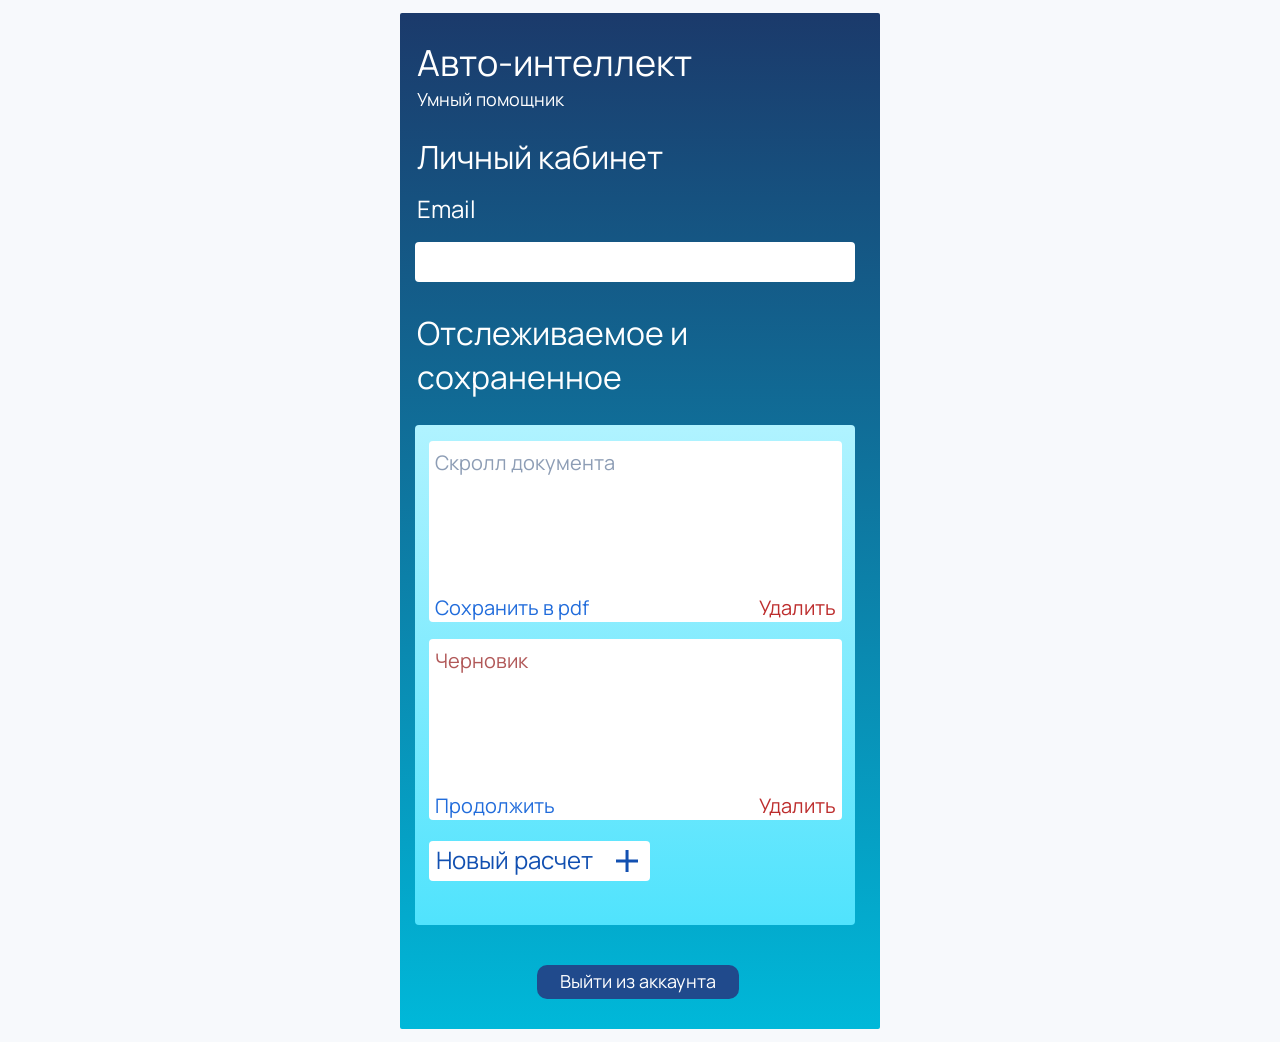
==== frontend/pages/cabinet.html @ 8d870a4e "add mobile layout for all app screens" ====
<!DOCTYPE html>
<html lang="ru">
<head>
    <meta charset="UTF-8">
    <meta name="viewport" content="width=device-width, initial-scale=1.0">
    <meta name="theme-color" content="#f7f9fc">
    <title>Личный кабинет</title>
    <link rel="stylesheet" href="../css/style.css">
</head>
<body>
    <div class="container">
        <main class="card cabinet">
            <p class="cabinet__brand">Авто-интеллект</p>
            <p class="cabinet__subtitle">Умный помощник</p>
            <h1 class="cabinet__title">Личный кабинет</h1>

            <div class="field field--sm cabinet__field">
                <span class="field__label" id="email-label">Email</span>
                <output class="output output--line output--value cabinet__value" aria-labelledby="email-label"></output>
            </div>

            <h2 class="cabinet__heading" id="saved-title">Отслеживаемое и сохраненное</h2>
            <section class="saved" aria-labelledby="saved-title">
                <!-- Документы и черновики подставляет сервер или JS. data-id — идентификатор для запроса на удаление -->
                <ul class="saved__list" id="saved-list">
                    <!-- Документ: в .doc__preview — картинка страницы (<img>) или HTML документа, он листается внутри карточки.
                         Пока предпросмотра нет, показываем .doc__hint -->
                    <li class="doc" data-id="1">
                        <div class="doc__preview" tabindex="0" role="region" aria-label="Предпросмотр документа">
                            <p class="doc__hint">Скролл документа</p>
                        </div>
                        <div class="doc__actions">
                            <a class="doc__action" href="#" download>Сохранить в pdf</a>
                            <button class="doc__action doc__action--delete" type="button" data-doc-delete>Удалить</button>
                        </div>
                    </li>
                    <li class="doc doc--draft" data-id="2">
                        <div class="doc__preview" tabindex="0" role="region" aria-label="Предпросмотр черновика">
                            <p>Черновик</p>
                        </div>
                        <div class="doc__actions">
                            <a class="doc__action" href="car-data.html">Продолжить</a>
                            <button class="doc__action doc__action--delete" type="button" data-doc-delete>Удалить</button>
                        </div>
                    </li>
                </ul>
                <p class="saved__empty" id="saved-empty" hidden>Пока здесь ничего нет</p>
                <a class="saved__new" href="car-data.html">
                    Новый расчет
                    <svg class="saved__plus" viewBox="0 0 22 22" aria-hidden="true">
                        <path d="M11 0V22M0 11H22" fill="none" stroke="currentColor" stroke-width="3"/>
                    </svg>
                </a>
            </section>

            <a class="cabinet__logout" href="login.html" data-logout>Выйти из аккаунта</a>
        </main>
    </div>

    <script src="../js/cabinet.js"></script>
</body>
</html>
---- frontend/css/style.css ----
*,
*::before,
*::after {
  margin: 0;
  padding: 0;
  box-sizing: border-box;
}

html {
  -webkit-text-size-adjust: 100%;
  -moz-text-size-adjust: 100%;
       text-size-adjust: 100%;
}

body {
  min-height: 100dvh;
  font-family: "Manrope", sans-serif;
  line-height: 1.366;
  font-size: clamp(1rem, 5.1282051282vw, 1.25rem);
  -webkit-font-smoothing: antialiased;
}

h1, h2, h3, h4, h5, h6 {
  font: inherit;
}

img, svg, video {
  display: block;
  max-width: 100%;
}

button, input, textarea, select {
  font: inherit;
  color: inherit;
}

ul, ol {
  list-style: none;
}

a {
  color: inherit;
  text-decoration: none;
}

.visually-hidden {
  position: absolute;
  width: 1px;
  height: 1px;
  margin: -1px;
  padding: 0;
  overflow: hidden;
  clip-path: inset(50%);
  white-space: nowrap;
  border: 0;
}

@font-face {
  font-family: "Manrope";
  src: url("../assets/fonts/Manrope-Regular.ttf") format("truetype");
  font-weight: 400;
  font-display: swap;
}
body {
  display: flex;
  flex-direction: column;
  min-height: 100vh;
  min-height: 100dvh;
  padding: 13px 15px;
  background: #f7f9fc;
}

.container {
  flex: 1;
  width: 100%;
  max-width: 480px;
  margin-inline: auto;
}

.title {
  font-size: clamp(1.75rem, 9.2307692308vw, 2.25rem);
}
.title--large {
  font-size: clamp(1.875rem, 10.2564102564vw, 2.5rem);
}

.field {
  display: flex;
  flex-direction: column;
  gap: 11px;
  gap: clamp(6px, 6px + (100dvh - 650px) * 0.0257731959, 11px);
}
.field__label {
  font-size: clamp(1.5rem, 8.2051282051vw, 2rem);
}
.field--compact .field__label {
  font-size: clamp(1.25rem, 8.4vw - 5.5px, 1.75rem);
  line-height: 1.6;
}
.field--sm {
  gap: 19px;
  gap: clamp(10px, 10px + (100dvh - 650px) * 0.0463917526, 19px);
}
.field--sm .field__label {
  font-size: clamp(1.125rem, 6.1538461538vw, 1.5rem);
}
.field__input {
  width: 100%;
  height: 42px;
  height: clamp(40px, 40px + (100dvh - 650px) * 0.0103092784, 42px);
  padding: 0 12px;
  border: 0;
  border-radius: 12px;
  background: #fff;
  color: #000;
  font: inherit;
}
.field__input::-moz-placeholder {
  color: #90a5c6;
  opacity: 1;
}
.field__input::placeholder {
  color: #90a5c6;
  opacity: 1;
}
.field__input--area {
  height: auto;
  min-height: 120px;
  padding-block: 10px;
  resize: none;
}

.btn {
  display: inline-flex;
  align-items: center;
  justify-content: center;
  gap: 0.47em;
  padding: 12px 32px;
  border: 0;
  border-radius: 12px;
  color: #ffffff;
  font: inherit;
  font-size: 24px;
  cursor: pointer;
}
.btn--dark {
  background: #204a8c;
}
.btn--light {
  background: #b0f3ff;
  color: #132d58;
}
.btn--accent {
  background: #11cced;
  color: #204a8c;
}
.btn--navy {
  background: #1b3a6b;
}
.btn--wide {
  width: 100%;
}
.btn--small {
  padding: 6px 16px;
  font-size: 16px;
}
.btn--medium {
  min-width: 130px;
  min-height: 50px;
  padding: 0 8px;
  font-size: clamp(1.125rem, 6.1538461538vw, 1.5rem);
}
.btn--large {
  padding: 4px 30px;
  font-size: clamp(1.5rem, 8.2051282051vw, 2rem);
}
.btn__icon {
  flex: none;
  width: 0.25em;
  height: 0.4375em;
}

.app-header {
  display: flex;
  align-items: center;
  gap: 7px;
}
.app-header__brand {
  flex: 1;
  min-width: 0;
  display: flex;
  align-items: center;
  padding-inline: 12px;
  border-radius: 4px;
  background: #1b3a6b;
  color: #ffffff;
  font-size: min(2.25rem, calc((100vw - 114px) / 7.7));
  min-height: 70px;
  min-height: clamp(54px, 54px + (100dvh - 650px) * 0.0824742268, 70px);
}
.app-header__profile {
  flex: none;
  width: 49px;
  height: 49px;
  color: #031936;
}
.app-header__icon {
  display: block;
  width: 100%;
  height: 100%;
}

.card {
  display: flex;
  flex-direction: column;
  flex: 1;
  padding-inline: 16px;
  color: #ffffff;
  background: linear-gradient(to bottom, #1b3a6b, #00b8d9);
  padding-top: 11px;
  padding-top: clamp(8px, 8px + (100dvh - 650px) * 0.0154639175, 11px);
  padding-bottom: 12px;
  padding-bottom: clamp(10px, 10px + (100dvh - 650px) * 0.0103092784, 12px);
}
.card__title {
  font-size: clamp(1.25rem, calc((100vw - 66px) / 11.6), 1.75rem);
}
.card__text {
  font-size: clamp(0.9375rem, 4.6153846154vw, 1.125rem);
  margin-top: 17px;
  margin-top: clamp(8px, 8px + (100dvh - 650px) * 0.0463917526, 17px);
}
.card__actions {
  display: flex;
  justify-content: flex-end;
  margin-top: auto;
  -moz-column-gap: clamp(12px, 18vw - 46px, 24px);
       column-gap: clamp(12px, 18vw - 46px, 24px);
}
.card__actions--split .card__action {
  flex: 1;
  min-width: 0;
  padding-inline: 4px;
}
.card__actions--fit {
  -moz-column-gap: 12px;
       column-gap: 12px;
}
.card__actions--fit .card__action {
  min-width: 0;
  padding-inline: 10px;
  font-size: min(2rem, calc((100vw - 118px) / 8.6));
}
.card__actions--fit .card__action:first-child {
  flex: 123 1 0;
}
.card__actions--fit .card__action:last-child {
  flex: 190 1 0;
}
.card__action {
  text-align: center;
  min-height: 50px;
  padding-block: 0;
  padding-inline: 16.5px;
  border-radius: 4px;
}

.photos {
  display: grid;
  grid-template-columns: repeat(3, minmax(0, 1fr));
  gap: 4px clamp(6px, 3.08vw, 12px);
  margin-inline: -8px;
  padding: 7px 8px 6px;
  border-radius: 12px;
  background: #1b3a6b;
}
.photos__slot {
  position: relative;
  aspect-ratio: 1;
  border-radius: 12px;
  background: #8da8cb;
}
.photos__slot--add, .photos__slot--filled {
  background: #fff;
}
.photos__add {
  display: flex;
  align-items: center;
  justify-content: center;
  width: 100%;
  height: 100%;
  border-radius: inherit;
  color: #052956;
  cursor: pointer;
}
.photos__camera {
  width: 54%;
  height: auto;
}
.photos__img {
  width: 100%;
  height: 100%;
  border-radius: inherit;
  -o-object-fit: cover;
     object-fit: cover;
}
.photos__remove {
  position: absolute;
  top: -2px;
  right: 0;
  display: grid;
  place-items: center;
  width: 24px;
  height: 24px;
  padding: 0;
  border: 0;
  background: none;
  color: #b92c2c;
  cursor: pointer;
  filter: drop-shadow(0 0 1px #fff) drop-shadow(0 0 2px #fff);
}
.visually-hidden:focus-visible + .photos .photos__slot--add {
  outline: 2px solid #11cced;
  outline-offset: 2px;
}

.output {
  margin-inline: -8px;
  padding: 10px;
  border-radius: 12px;
  background: #fff;
  color: #000;
  font-size: clamp(0.9375rem, 4.6153846154vw, 1.125rem);
}
.output--line {
  display: flex;
  align-items: center;
  min-height: 42px;
  min-height: clamp(40px, 40px + (100dvh - 650px) * 0.0103092784, 42px);
  padding-block: 0;
}
.output--value {
  padding-inline: 7px;
  border-radius: 4px;
  color: #1b3a6b;
  font-size: clamp(1rem, 5.1282051282vw, 1.25rem);
  min-height: 40px;
  min-height: clamp(36px, 36px + (100dvh - 650px) * 0.0206185567, 40px);
}
.output__hint {
  color: #90a5c6;
}
.output--best {
  box-shadow: 0 4px 3px -2px #92fd6e;
}
.output--mid {
  box-shadow: 0 4px 3px -2px #fca04a;
}
.output--worst {
  box-shadow: 0 4px 3px -2px #de4445;
}

.scale {
  text-align: center;
  font-size: clamp(1.125rem, 6.1538461538vw, 1.5rem);
}
.scale__track {
  margin-inline: -4px;
  margin-top: 14px;
  margin-top: clamp(6px, 6px + (100dvh - 650px) * 0.0412371134, 14px);
}
.scale__marker {
  position: relative;
  height: 15px;
  margin-bottom: 10px;
}
.scale__arrow {
  position: absolute;
  top: 0;
  left: var(--level, 50%);
  width: 23px;
  height: 15px;
  transform: translateX(-50%);
}
.scale__bar {
  border-radius: 12px;
  background: linear-gradient(to right, #94ff6d 9%, #ff9d48 51%, #ff4245 93%);
  height: 43px;
  height: clamp(32px, 32px + (100dvh - 650px) * 0.0567010309, 43px);
}

.offer {
  display: grid;
  grid-template-columns: minmax(0, 1fr) auto;
  align-items: start;
  gap: 6px 12px;
  padding: 10px 12px;
  border-radius: 8px;
  background: #eef3fa;
  color: #132d58;
}
.offer__name {
  font-size: clamp(0.9375rem, 4.6153846154vw, 1.125rem);
}
.offer__price {
  color: #204a8c;
  white-space: nowrap;
  font-size: clamp(1rem, 5.1282051282vw, 1.25rem);
}
.offer__info {
  grid-column: 1/-1;
  display: flex;
  flex-wrap: wrap;
  align-items: center;
  gap: 4px 10px;
  color: #5b6f93;
  font-size: clamp(0.75rem, 3.5897435897vw, 0.875rem);
}
.offer__state {
  padding: 2px 10px;
  border-radius: 100px;
  background: #dbe3f0;
  color: #132d58;
}
.offer__state--new {
  background: #b0f3ff;
}

.doc {
  display: flex;
  flex-direction: column;
  border-radius: 4px;
  background: #fff;
  color: #1b3a6b;
  height: 181px;
  height: clamp(150px, 150px + (100dvh - 650px) * 0.1597938144, 181px);
}
.doc__preview {
  flex: 1;
  min-height: 0;
  overflow: auto;
  overscroll-behavior: contain;
  padding: 8px 6px 0;
  font-size: clamp(1rem, 5.1282051282vw, 1.25rem);
}
.doc__preview img {
  display: block;
  width: 100%;
  height: auto;
}
.doc__preview:focus-visible {
  outline: 2px solid #216cdb;
  outline-offset: -2px;
}
.doc__hint {
  color: #8d9db5;
}
.doc--draft .doc__preview {
  color: #b15858;
}
.doc__actions {
  display: flex;
  justify-content: space-between;
  gap: 12px;
  padding: 0 6px;
}
.doc__action {
  padding: 10px 0 0;
  border: 0;
  background: none;
  color: #216cdb;
  font: inherit;
  font-size: clamp(1rem, 5.1282051282vw, 1.25rem);
  cursor: pointer;
}
.doc__action--delete {
  color: #bd2d2d;
}
.doc__action.is-confirm {
  text-decoration: underline;
}

.welcome {
  display: flex;
  flex-direction: column;
  padding-top: 24px;
  padding-top: clamp(14px, 14px + (100dvh - 650px) * 0.0515463918, 24px);
  padding-bottom: 69px;
  padding-bottom: clamp(20px, 20px + (100dvh - 650px) * 0.2525773196, 69px);
  border-radius: 2px;
  color: #ffffff;
  background: linear-gradient(to bottom, #1b3a6b, #00b8d9);
}
.welcome__header, .welcome__message, .welcome__list {
  margin-inline: 17px 10px;
}
.welcome__content {
  display: flex;
  flex: 1;
  flex-direction: column;
}
.welcome__message {
  margin-top: 85px;
  margin-top: clamp(16px, 16px + (100dvh - 650px) * 0.3556701031, 85px);
}
.welcome__list {
  display: flex;
  flex-direction: column;
  gap: 42px;
  gap: clamp(16px, 16px + (100dvh - 650px) * 0.1340206186, 42px);
  margin-top: 35px;
  margin-top: clamp(16px, 16px + (100dvh - 650px) * 0.0979381443, 35px);
  margin-bottom: 75px;
  margin-bottom: clamp(16px, 16px + (100dvh - 650px) * 0.3041237113, 75px);
}
.welcome__btn {
  align-self: center;
  margin-top: auto;
}

.login,
.registration,
.confirm,
.recovery {
  padding-inline: clamp(1rem, 5vw, 2rem);
  padding-top: 29px;
  padding-top: clamp(12px, 12px + (100dvh - 650px) * 0.087628866, 29px);
}
.login__header,
.registration__header,
.confirm__header,
.recovery__header {
  display: flex;
  align-items: center;
  padding-inline: 15px;
  border-radius: 4px;
  background: #1b3a6b;
  color: #ffffff;
  min-height: 70px;
  min-height: clamp(54px, 54px + (100dvh - 650px) * 0.0824742268, 70px);
}
.login__inscription,
.registration__inscription,
.confirm__inscription,
.recovery__inscription {
  color: #132d58;
  margin-top: 71px;
  margin-top: clamp(16px, 16px + (100dvh - 650px) * 0.2835051546, 71px);
  margin-bottom: 11px;
  margin-bottom: clamp(8px, 8px + (100dvh - 650px) * 0.0154639175, 11px);
}
.login__form,
.registration__form,
.confirm__form,
.recovery__form {
  display: flex;
  flex-direction: column;
  padding-inline: 15px;
  border-radius: 4px;
  color: #ffffff;
  background: linear-gradient(to bottom, #1b3a6b, #00b8d9);
  gap: 12px;
  gap: clamp(8px, 8px + (100dvh - 650px) * 0.0206185567, 12px);
  padding-top: 16px;
  padding-top: clamp(12px, 12px + (100dvh - 650px) * 0.0206185567, 16px);
  padding-bottom: 12px;
  padding-bottom: clamp(10px, 10px + (100dvh - 650px) * 0.0103092784, 12px);
}
.login__fields,
.registration__fields,
.confirm__fields,
.recovery__fields {
  display: flex;
  flex-direction: column;
  gap: 20px;
  gap: clamp(12px, 12px + (100dvh - 650px) * 0.0412371134, 20px);
}

.login__submit,
.recovery__submit {
  align-self: center;
}

.login__registration,
.registration__login,
.confirm__login,
.recovery__back {
  display: flex;
  flex-direction: column;
  align-items: center;
  text-align: center;
  color: #204a8c;
  gap: 9px;
  gap: clamp(6px, 6px + (100dvh - 650px) * 0.0154639175, 9px);
  margin-top: 10px;
  margin-top: clamp(6px, 6px + (100dvh - 650px) * 0.0206185567, 10px);
}

.recovery__form,
.confirm__form {
  padding-bottom: 21px;
  padding-bottom: clamp(12px, 12px + (100dvh - 650px) * 0.0463917526, 21px);
}

.registration__login,
.confirm__login {
  color: #1b3a6b;
}

.login__submit {
  margin-top: 8px;
  margin-top: clamp(4px, 4px + (100dvh - 650px) * 0.0206185567, 8px);
}
.login__registration-button {
  width: 100%;
  max-width: 272px;
}

.registration__form {
  padding-bottom: 30px;
  padding-bottom: clamp(14px, 14px + (100dvh - 650px) * 0.0824742268, 30px);
}
.registration__submit {
  min-height: 34px;
  margin-inline: 7.5px;
  margin-top: 9px;
  margin-top: clamp(5px, 5px + (100dvh - 650px) * 0.0206185567, 9px);
}
.registration__login {
  gap: 14px;
  gap: clamp(8px, 8px + (100dvh - 650px) * 0.0309278351, 14px);
  margin-top: 12px;
  margin-top: clamp(6px, 6px + (100dvh - 650px) * 0.0309278351, 12px);
}

.confirm__inscription {
  margin-bottom: 19px;
  margin-bottom: clamp(12px, 12px + (100dvh - 650px) * 0.0360824742, 19px);
}
.confirm__submit {
  display: flex;
  width: 100%;
  max-width: 276px;
  min-height: 52px;
  margin-inline: auto;
  margin-top: 32px;
  margin-top: clamp(14px, 14px + (100dvh - 650px) * 0.0927835052, 32px);
}
.confirm__login {
  margin-top: 18px;
  margin-top: clamp(10px, 10px + (100dvh - 650px) * 0.0412371134, 18px);
}

.recovery__inscription {
  margin-top: 32px;
  margin-top: clamp(10px, 10px + (100dvh - 650px) * 0.1134020619, 32px);
  margin-bottom: 6px;
  margin-bottom: clamp(4px, 4px + (100dvh - 650px) * 0.0103092784, 6px);
}
.recovery__fields {
  gap: 16px;
  gap: clamp(10px, 10px + (100dvh - 650px) * 0.0309278351, 16px);
}
.recovery__submit {
  margin-top: 14px;
  margin-top: clamp(8px, 8px + (100dvh - 650px) * 0.0309278351, 14px);
}
.recovery__back {
  max-width: 12em;
  margin-inline: auto;
  margin-top: 11px;
  margin-top: clamp(6px, 6px + (100dvh - 650px) * 0.0257731959, 11px);
}

.app {
  display: flex;
  flex-direction: column;
  padding-inline: 2px;
  padding-top: 28px;
  padding-top: clamp(12px, 12px + (100dvh - 650px) * 0.0824742268, 28px);
  gap: 27px;
  gap: clamp(12px, 12px + (100dvh - 650px) * 0.0773195876, 27px);
}
.app__content {
  display: flex;
  flex-direction: column;
  flex: 1;
}

.car__fields {
  display: flex;
  flex-direction: column;
  gap: 12.5px;
  gap: clamp(8px, 8px + (100dvh - 650px) * 0.0231958763, 12.5px);
  margin-top: 42px;
  margin-top: clamp(16px, 16px + (100dvh - 650px) * 0.1340206186, 42px);
  margin-bottom: 61px;
  margin-bottom: clamp(16px, 16px + (100dvh - 650px) * 0.2319587629, 61px);
}
.car__row {
  display: grid;
  grid-template-columns: repeat(2, minmax(0, 1fr));
  -moz-column-gap: clamp(12px, 30vw - 71px, 47px);
       column-gap: clamp(12px, 30vw - 71px, 47px);
}
.car__row .field {
  justify-content: space-between;
}

.damage__fields {
  display: flex;
  flex-direction: column;
  flex: 1;
  margin-top: 27px;
  margin-top: clamp(12px, 12px + (100dvh - 650px) * 0.0773195876, 27px);
  margin-bottom: 22px;
  margin-bottom: clamp(10px, 10px + (100dvh - 650px) * 0.0618556701, 22px);
}
.damage__text {
  flex: 1;
  gap: 10px;
  gap: clamp(6px, 6px + (100dvh - 650px) * 0.0206185567, 10px);
}
.damage__textarea {
  flex: 1;
  width: calc(100% + 16px);
  margin-inline: -8px;
  padding: 7px 10px;
  font-size: clamp(0.9375rem, 4.6153846154vw, 1.125rem);
  min-height: 154px;
  min-height: clamp(70px, 70px + (100dvh - 650px) * 0.4329896907, 154px);
}

.result__body {
  display: flex;
  flex-direction: column;
  flex: 1;
  gap: 20px;
  gap: clamp(10px, 10px + (100dvh - 650px) * 0.0515463918, 20px);
  margin-top: 13px;
  margin-top: clamp(6px, 6px + (100dvh - 650px) * 0.0360824742, 13px);
  margin-bottom: 60px;
  margin-bottom: clamp(12px, 12px + (100dvh - 650px) * 0.2474226804, 60px);
}
.result__field {
  gap: 10px;
  gap: clamp(6px, 6px + (100dvh - 650px) * 0.0206185567, 10px);
}
.result__damages {
  min-height: 93px;
  min-height: clamp(56px, 56px + (100dvh - 650px) * 0.1907216495, 93px);
}
.result__options {
  min-height: 110px;
  min-height: clamp(56px, 56px + (100dvh - 650px) * 0.2783505155, 110px);
}
.result__total {
  flex-direction: row;
  align-items: center;
  gap: 16px;
}
.result__total .output {
  flex: 1;
  min-width: 0;
}
.result__body--tight {
  gap: 14px;
  gap: clamp(8px, 8px + (100dvh - 650px) * 0.0309278351, 14px);
}
.result__body--tight .result__field {
  gap: 13px;
  gap: clamp(6px, 6px + (100dvh - 650px) * 0.0360824742, 13px);
}
.result__body--tight .field__label {
  margin-left: -3px;
}
.result__value {
  margin-inline: 1px 8px;
  min-height: 39px;
  min-height: clamp(36px, 36px + (100dvh - 650px) * 0.0154639175, 39px);
}

.search {
  padding-bottom: 7px;
}
.search__body {
  display: flex;
  flex-direction: column;
  flex: 1;
  gap: 12px;
  gap: clamp(6px, 6px + (100dvh - 650px) * 0.0309278351, 12px);
  margin-top: 13px;
  margin-top: clamp(6px, 6px + (100dvh - 650px) * 0.0360824742, 13px);
  margin-bottom: 12px;
  margin-bottom: clamp(8px, 8px + (100dvh - 650px) * 0.0206185567, 12px);
}
.search__list {
  display: flex;
  flex-direction: column;
  flex: 1 1 0;
  min-height: 150px;
  overflow-y: auto;
  overscroll-behavior: contain;
  padding: 8px 9px;
  gap: 8px;
}

.advice__subtitle {
  font-size: clamp(1rem, 5.1282051282vw, 1.25rem);
}
.advice__body {
  display: flex;
  flex-direction: column;
  flex: 1;
  gap: 10px;
  gap: clamp(6px, 6px + (100dvh - 650px) * 0.0206185567, 10px);
  margin-top: 9px;
  margin-top: clamp(4px, 4px + (100dvh - 650px) * 0.0257731959, 9px);
  margin-bottom: 18px;
  margin-bottom: clamp(8px, 8px + (100dvh - 650px) * 0.0515463918, 18px);
}
.advice__body .field__label {
  margin-inline: -3px -8px;
  font-size: min(1.5rem, calc((100vw - 55px) / 14.2));
}
.advice__value {
  margin-inline: -2px 5px;
}
.advice__field--grow {
  flex: 1;
}
.advice__text {
  flex: 1 1 0;
  min-height: 70px;
  overflow-y: auto;
  margin-inline: -2px 5px;
  padding: 6px 7px;
  color: #1b3a6b;
  font-size: clamp(1rem, 5.1282051282vw, 1.25rem);
}
.advice__text .output__hint {
  font-size: 0.8em;
}
.advice__accent {
  color: #4cc720;
}
.advice__pdf {
  display: flex;
  margin-inline: -2px 5px;
  padding-block: 0;
  color: #1f56ae;
  margin-top: 5px;
  margin-top: clamp(2px, 2px + (100dvh - 650px) * 0.0154639175, 5px);
  min-height: 40px;
  min-height: clamp(36px, 36px + (100dvh - 650px) * 0.0206185567, 40px);
  font-size: clamp(1.0625rem, 5.641025641vw, 1.375rem);
}
.advice__text, .advice__pdf {
  border-radius: 4px;
}

.cabinet {
  padding-inline: 17px 22px;
  border-radius: 2px;
  padding-top: 25px;
  padding-top: clamp(12px, 12px + (100dvh - 650px) * 0.0670103093, 25px);
  padding-bottom: 30px;
  padding-bottom: clamp(16px, 16px + (100dvh - 650px) * 0.0721649485, 30px);
}
.cabinet__brand {
  font-size: min(2.25rem, calc((100vw - 70px) / 7.7));
}
.cabinet__subtitle {
  font-size: clamp(0.9375rem, 4.6153846154vw, 1.125rem);
}
.cabinet__title, .cabinet__heading {
  font-size: clamp(1.5rem, 8.2051282051vw, 2rem);
}
.cabinet__title {
  margin-top: 24px;
  margin-top: clamp(10px, 10px + (100dvh - 650px) * 0.0721649485, 24px);
}
.cabinet__field {
  margin-top: 14px;
  margin-top: clamp(8px, 8px + (100dvh - 650px) * 0.0309278351, 14px);
  gap: 16px;
  gap: clamp(8px, 8px + (100dvh - 650px) * 0.0412371134, 16px);
}
.cabinet__value {
  margin-inline: -2px 3px;
  font-size: clamp(1.0625rem, 5.641025641vw, 1.375rem);
}
.cabinet__heading {
  margin-top: 30px;
  margin-top: clamp(16px, 16px + (100dvh - 650px) * 0.0721649485, 30px);
  margin-bottom: 25px;
  margin-bottom: clamp(12px, 12px + (100dvh - 650px) * 0.0670103093, 25px);
}
.cabinet__logout {
  align-self: center;
  display: flex;
  align-items: center;
  margin-top: auto;
  padding: 0 23px;
  border-radius: 10px;
  background: #204a8c;
  color: #ffffff;
  text-align: center;
  font-size: clamp(0.9375rem, 4.6153846154vw, 1.125rem);
  min-height: 34px;
  position: relative;
}
.cabinet__logout::before {
  content: "";
  position: absolute;
  inset: -5px 0;
}

.saved {
  display: flex;
  flex-direction: column;
  gap: 21px;
  min-height: 500px;
  margin-inline: -2px 3px;
  padding: 16px 13.5px;
  border-radius: 4px;
  background: linear-gradient(to bottom, #b0f3ff, #50e3fd);
  margin-bottom: 40px;
  margin-bottom: clamp(20px, 20px + (100dvh - 650px) * 0.1030927835, 40px);
}
.saved__list {
  display: flex;
  flex-direction: column;
  gap: 17px;
}
.saved__empty {
  padding: 8px 0;
  color: #132d58;
  font-size: clamp(0.9375rem, 4.6153846154vw, 1.125rem);
}
.saved__new {
  align-self: flex-start;
  display: flex;
  align-items: center;
  gap: 23px;
  padding: 0 12px 0 7px;
  border-radius: 4px;
  background: #fff;
  color: #1250b1;
  font-size: clamp(1.125rem, 6.1538461538vw, 1.5rem);
  min-height: 40px;
}
.saved__plus {
  flex: none;
  width: 0.92em;
  height: 0.92em;
}/*# sourceMappingURL=style.css.map */
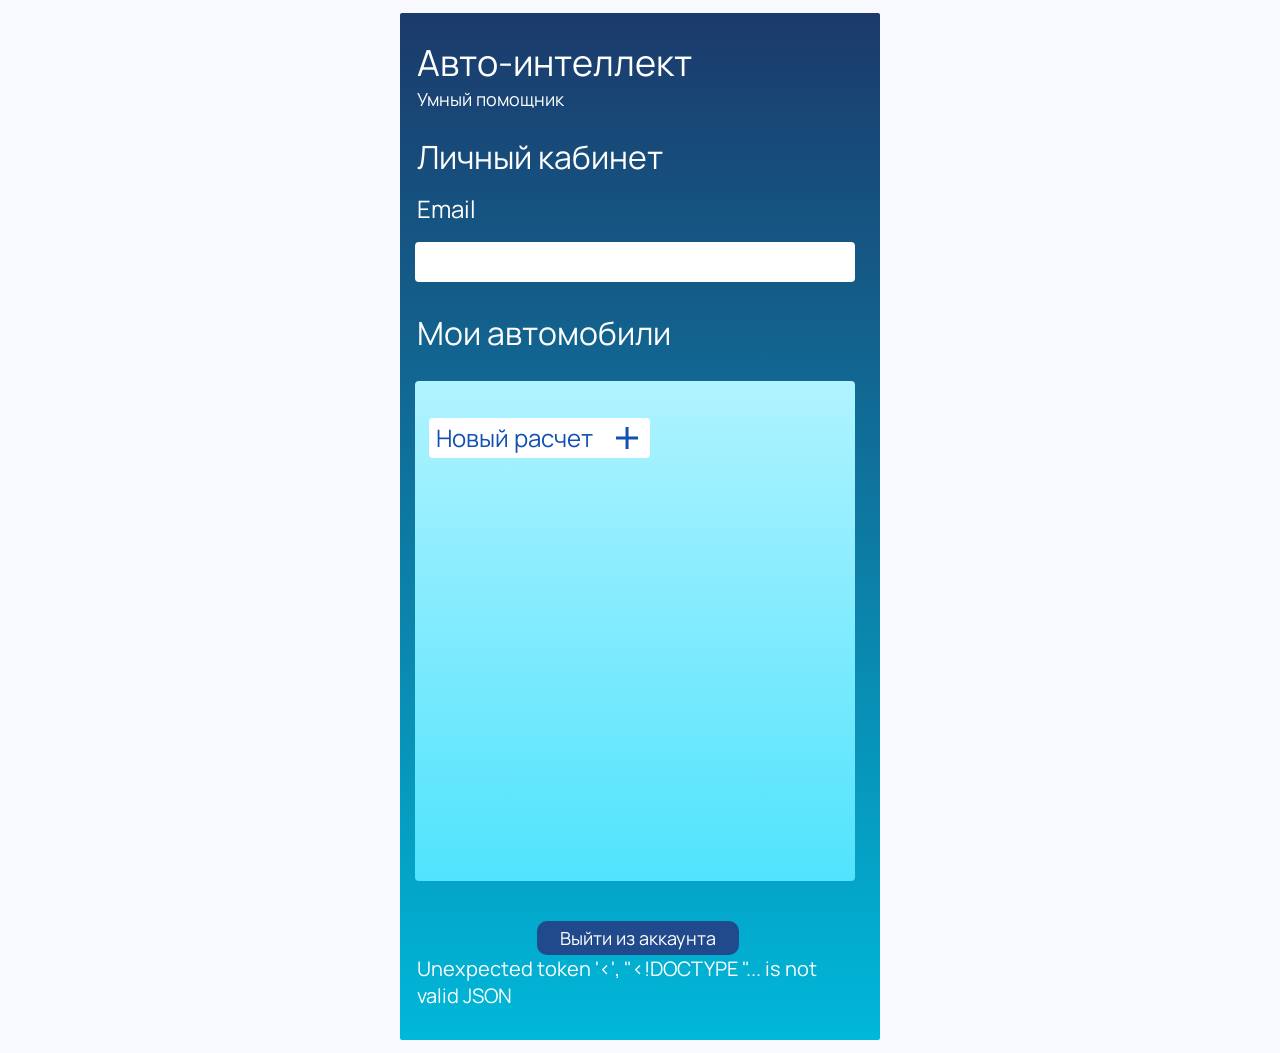
==== commit 030363c1: "feat(frontend): connect forms and user dashboard to the API" ====
--- a/frontend/pages/cabinet.html
+++ b/frontend/pages/cabinet.html
@@ -19,31 +19,10 @@
                 <output class="output output--line output--value cabinet__value" aria-labelledby="email-label"></output>
             </div>
 
-            <h2 class="cabinet__heading" id="saved-title">Отслеживаемое и сохраненное</h2>
+            <h2 class="cabinet__heading" id="saved-title">Мои автомобили</h2>
             <section class="saved" aria-labelledby="saved-title">
                 <!-- Документы и черновики подставляет сервер или JS. data-id — идентификатор для запроса на удаление -->
-                <ul class="saved__list" id="saved-list">
-                    <!-- Документ: в .doc__preview — картинка страницы (<img>) или HTML документа, он листается внутри карточки.
-                         Пока предпросмотра нет, показываем .doc__hint -->
-                    <li class="doc" data-id="1">
-                        <div class="doc__preview" tabindex="0" role="region" aria-label="Предпросмотр документа">
-                            <p class="doc__hint">Скролл документа</p>
-                        </div>
-                        <div class="doc__actions">
-                            <a class="doc__action" href="#" download>Сохранить в pdf</a>
-                            <button class="doc__action doc__action--delete" type="button" data-doc-delete>Удалить</button>
-                        </div>
-                    </li>
-                    <li class="doc doc--draft" data-id="2">
-                        <div class="doc__preview" tabindex="0" role="region" aria-label="Предпросмотр черновика">
-                            <p>Черновик</p>
-                        </div>
-                        <div class="doc__actions">
-                            <a class="doc__action" href="car-data.html">Продолжить</a>
-                            <button class="doc__action doc__action--delete" type="button" data-doc-delete>Удалить</button>
-                        </div>
-                    </li>
-                </ul>
+                <ul class="saved__list" id="saved-list"></ul>
                 <p class="saved__empty" id="saved-empty" hidden>Пока здесь ничего нет</p>
                 <a class="saved__new" href="car-data.html">
                     Новый расчет
@@ -57,6 +36,6 @@
         </main>
     </div>
 
-    <script src="../js/cabinet.js"></script>
+    <script type="module" src="../js/account.js"></script>
 </body>
 </html>
